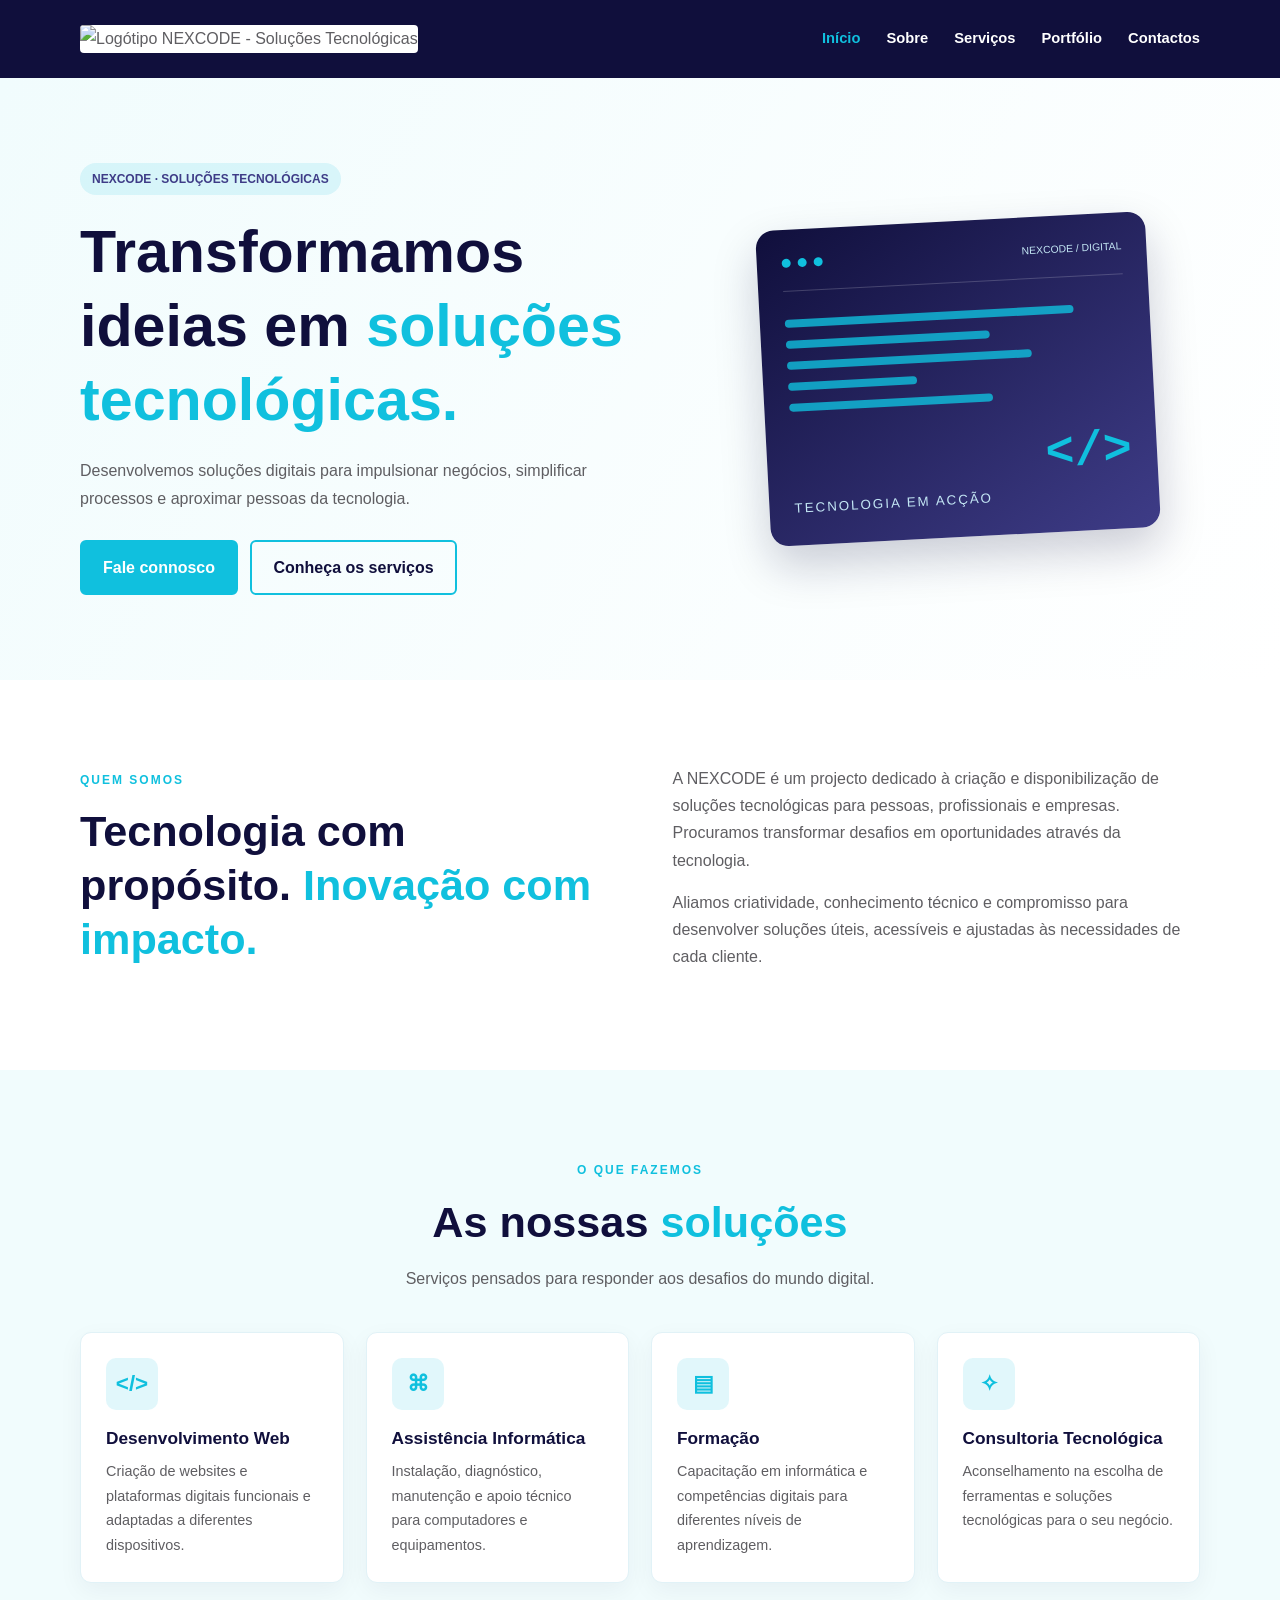
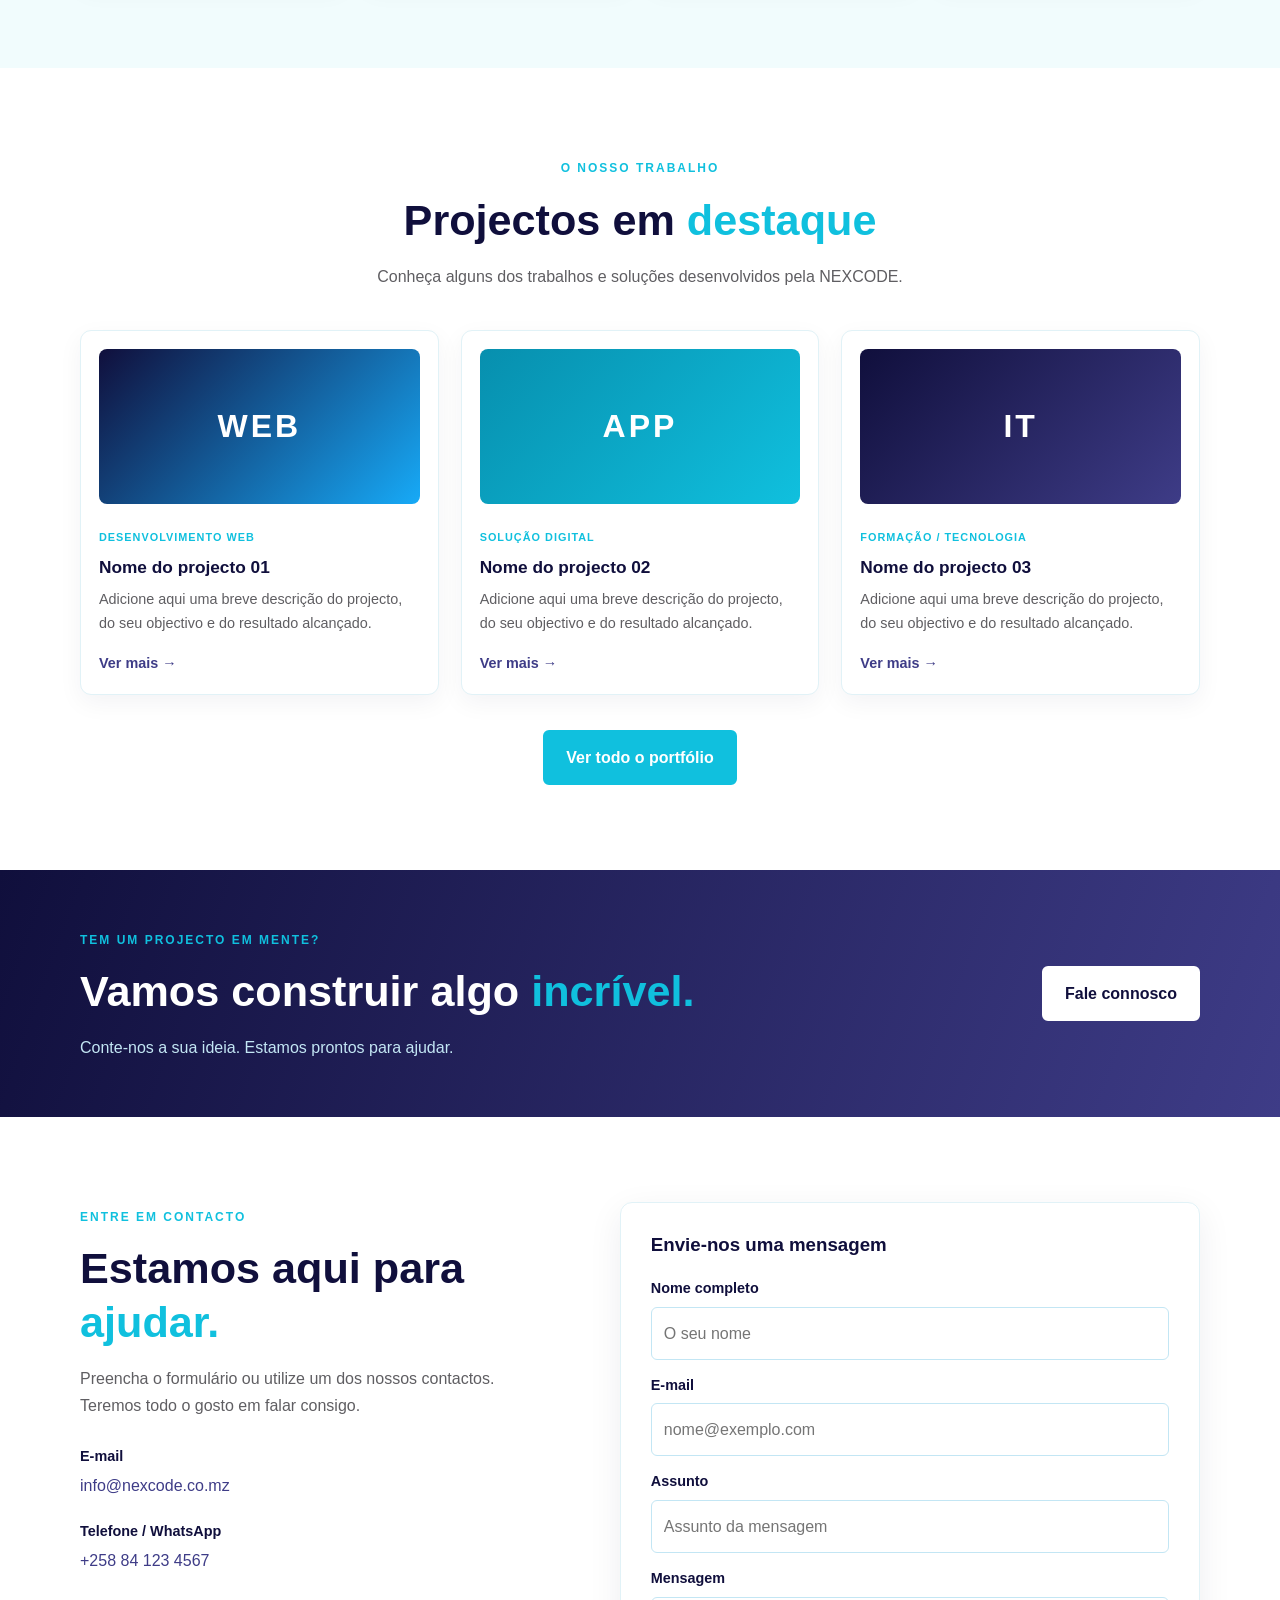
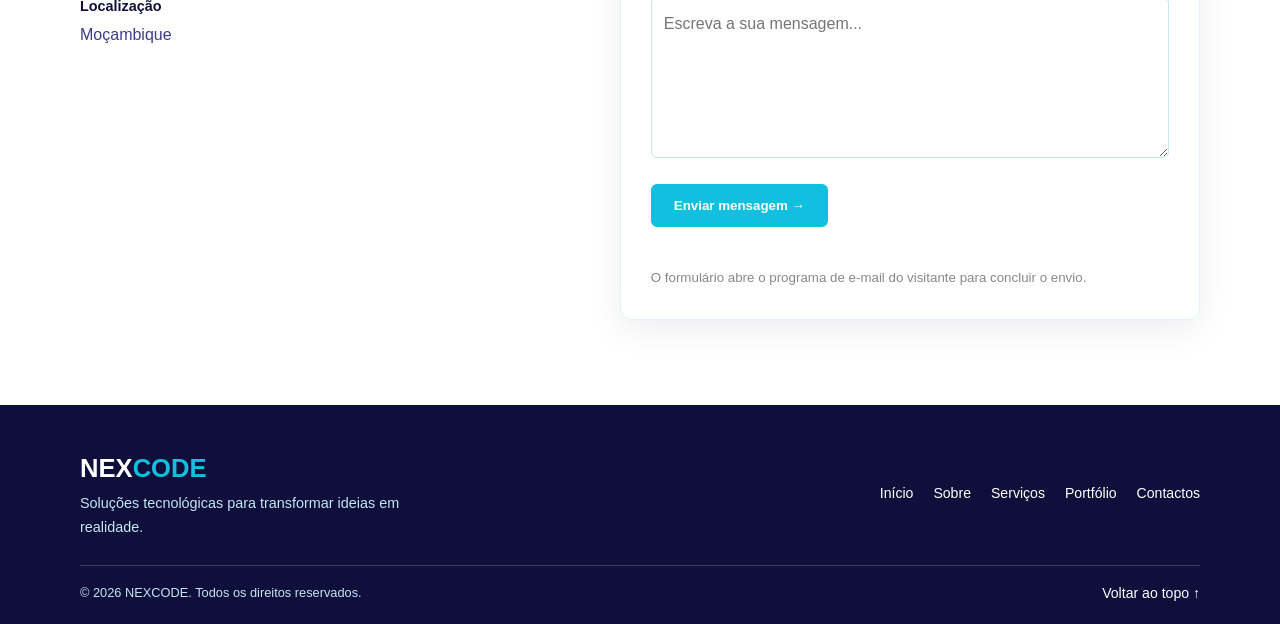
==== index.html @ 12095367 "Adicionando os ficheiros Estes sao os ficheiros que fazem parte da plataforma." ====
<!DOCTYPE html>
<html lang="pt">
<head>
  <meta charset="UTF-8">
  <meta name="viewport" content="width=device-width, initial-scale=1.0">
  <meta name="description" content="NEXCODE - Soluções Tecnológicas">
  <title>NEXCODE | Soluções Tecnológicas</title>
  <link rel="stylesheet" href="style.css">
  <script src="script.js" defer></script>
</head>
<body>
  <header class="cabecalho" id="inicio">
    <div class="container barra">
      <a href="index.html" class="marca">
        <img src="imagens/logo-nexcode.png" alt="Logótipo NEXCODE - Soluções Tecnológicas">
      </a>

      <button class="botao-menu" id="botao-menu" aria-label="Abrir menu" aria-expanded="false">☰</button>

      <nav class="menu" id="menu">
        <a href="index.html" class="activo">Início</a>
        <a href="#sobre">Sobre</a>
        <a href="#servicos">Serviços</a>
        <a href="#portfolio">Portfólio</a>
        <a href="#contactos">Contactos</a>
      </nav>
    </div>
  </header>

  <main>
    <section class="hero">
      <div class="container hero-grelha">
        <div>
          <span class="etiqueta">NEXCODE · SOLUÇÕES TECNOLÓGICAS</span>
          <h1>Transformamos ideias em <span>soluções tecnológicas.</span></h1>
          <p>Desenvolvemos soluções digitais para impulsionar negócios, simplificar processos e aproximar pessoas da tecnologia.</p>
          <a href="#contactos" class="botao">Fale connosco</a>
          <a href="#servicos" class="botao botao-secundario">Conheça os serviços</a>
        </div>

        <div class="ilustracao" aria-label="Ilustração tecnológica">
          <div class="janela-codigo">
            <div class="pontos"><i></i><i></i><i></i><span>NEXCODE / DIGITAL</span></div>
            <div class="linhas-codigo"><i></i><i></i><i></i><i></i><i></i></div>
            <strong>&lt;/&gt;</strong>
            <small>TECNOLOGIA EM ACÇÃO</small>
          </div>
        </div>
      </div>
    </section>

    <section class="secao" id="sobre">
      <div class="container duas-colunas">
        <div>
          <span class="sobretitulo">QUEM SOMOS</span>
          <h2>Tecnologia com propósito. <span>Inovação com impacto.</span></h2>
        </div>
        <div>
          <p>A NEXCODE é um projecto dedicado à criação e disponibilização de soluções tecnológicas para pessoas, profissionais e empresas. Procuramos transformar desafios em oportunidades através da tecnologia.</p>
          <p>Aliamos criatividade, conhecimento técnico e compromisso para desenvolver soluções úteis, acessíveis e ajustadas às necessidades de cada cliente.</p>
        </div>
      </div>
    </section>

    <section class="secao fundo-claro" id="servicos">
      <div class="container">
        <div class="titulo-centro">
          <span class="sobretitulo">O QUE FAZEMOS</span>
          <h2>As nossas <span>soluções</span></h2>
          <p>Serviços pensados para responder aos desafios do mundo digital.</p>
        </div>

        <div class="grelha-cartoes">
          <article class="cartao">
            <div class="icone">&lt;/&gt;</div>
            <h3>Desenvolvimento Web</h3>
            <p>Criação de websites e plataformas digitais funcionais e adaptadas a diferentes dispositivos.</p>
          </article>
          <article class="cartao">
            <div class="icone">⌘</div>
            <h3>Assistência Informática</h3>
            <p>Instalação, diagnóstico, manutenção e apoio técnico para computadores e equipamentos.</p>
          </article>
          <article class="cartao">
            <div class="icone">▤</div>
            <h3>Formação</h3>
            <p>Capacitação em informática e competências digitais para diferentes níveis de aprendizagem.</p>
          </article>
          <article class="cartao">
            <div class="icone">✧</div>
            <h3>Consultoria Tecnológica</h3>
            <p>Aconselhamento na escolha de ferramentas e soluções tecnológicas para o seu negócio.</p>
          </article>
        </div>
      </div>
    </section>

    <section class="secao" id="portfolio">
      <div class="container">
        <div class="titulo-centro">
          <span class="sobretitulo">O NOSSO TRABALHO</span>
          <h2>Projectos em <span>destaque</span></h2>
          <p>Conheça alguns dos trabalhos e soluções desenvolvidos pela NEXCODE.</p>
        </div>

        <div class="grelha-cartoes portfolio-destaque">
          <article class="cartao projecto">
            <div class="imagem-projecto projecto-azul"><span>WEB</span></div>
            <span class="categoria">DESENVOLVIMENTO WEB</span>
            <h3>Nome do projecto 01</h3>
            <p>Adicione aqui uma breve descrição do projecto, do seu objectivo e do resultado alcançado.</p>
            <a href="portfolio.html" class="link-cartao">Ver mais →</a>
          </article>
          <article class="cartao projecto">
            <div class="imagem-projecto projecto-turquesa"><span>APP</span></div>
            <span class="categoria">SOLUÇÃO DIGITAL</span>
            <h3>Nome do projecto 02</h3>
            <p>Adicione aqui uma breve descrição do projecto, do seu objectivo e do resultado alcançado.</p>
            <a href="portfolio.html" class="link-cartao">Ver mais →</a>
          </article>
          <article class="cartao projecto">
            <div class="imagem-projecto projecto-roxo"><span>IT</span></div>
            <span class="categoria">FORMAÇÃO / TECNOLOGIA</span>
            <h3>Nome do projecto 03</h3>
            <p>Adicione aqui uma breve descrição do projecto, do seu objectivo e do resultado alcançado.</p>
            <a href="portfolio.html" class="link-cartao">Ver mais →</a>
          </article>
        </div>
        <div class="centro">
          <a href="portfolio.html" class="botao">Ver todo o portfólio</a>
        </div>
      </div>
    </section>

    <section class="faixa">
      <div class="container faixa-conteudo">
        <div>
          <span class="sobretitulo">TEM UM PROJECTO EM MENTE?</span>
          <h2>Vamos construir algo <span>incrível.</span></h2>
          <p>Conte-nos a sua ideia. Estamos prontos para ajudar.</p>
        </div>
        <a href="#contactos" class="botao botao-branco">Fale connosco</a>
      </div>
    </section>

    <section class="secao" id="contactos">
      <div class="container contactos-grelha">
        <div>
          <span class="sobretitulo">ENTRE EM CONTACTO</span>
          <h2>Estamos aqui para <span>ajudar.</span></h2>
          <p>Preencha o formulário ou utilize um dos nossos contactos. Teremos todo o gosto em falar consigo.</p>
          <div class="contacto-item"><b>E-mail</b><a href="mailto:info@nexcode.co.mz">info@nexcode.co.mz</a></div>
          <div class="contacto-item"><b>Telefone / WhatsApp</b><a href="https://wa.me/258841234567" target="_blank" rel="noopener">+258 84 123 4567</a></div>
          <div class="contacto-item"><b>Localização</b><span>Moçambique</span></div>
        </div>

        <form class="formulario" id="formulario">
          <h3>Envie-nos uma mensagem</h3>
          <label for="nome">Nome completo</label>
          <input type="text" id="nome" name="nome" placeholder="O seu nome" required>

          <label for="email">E-mail</label>
          <input type="email" id="email" name="email" placeholder="nome@exemplo.com" required>

          <label for="assunto">Assunto</label>
          <input type="text" id="assunto" name="assunto" placeholder="Assunto da mensagem" required>

          <label for="mensagem">Mensagem</label>
          <textarea id="mensagem" name="mensagem" rows="5" placeholder="Escreva a sua mensagem..." required></textarea>

          <button type="submit" class="botao">Enviar mensagem →</button>
          <p id="aviso-formulario" class="aviso" aria-live="polite"></p>
          <small>O formulário abre o programa de e-mail do visitante para concluir o envio.</small>
        </form>
      </div>
    </section>
  </main>

  <footer class="rodape">
    <div class="container rodape-topo">
      <div>
        <a href="index.html" class="nome-rodape">NEX<span>CODE</span></a>
        <p>Soluções tecnológicas para transformar ideias em realidade.</p>
      </div>
      <div class="rodape-links">
        <a href="index.html">Início</a><a href="#sobre">Sobre</a>
        <a href="#servicos">Serviços</a><a href="portfolio.html">Portfólio</a>
        <a href="#contactos">Contactos</a>
      </div>
    </div>
    <div class="container rodape-fim">
      <p>© <span id="ano"></span> NEXCODE. Todos os direitos reservados.</p>
      <a href="#inicio">Voltar ao topo ↑</a>
    </div>
  </footer>
</body>
</html>
---- style.css ----
/* Cores principais retiradas do logótipo */
:root {
  --turquesa: #10C0DE;
  --azul: #17AAF7;
  --azul-escuro: #100F3C;
  --roxo: #3E3C87;
  --cinzento: #5F5E62;
  --azul-claro: #C3E6F4;
  --fundo: #F1FCFD;
}

* { box-sizing: border-box; margin: 0; padding: 0; }
html { scroll-behavior: smooth; scroll-padding-top: 85px; }
body { font-family: Arial, sans-serif; color: var(--cinzento); line-height: 1.7; }
h1, h2, h3 { font-family: Arial, sans-serif; line-height: 1.25; color: var(--azul-escuro); }
h2 { font-size: clamp(2rem, 4vw, 2.7rem); margin-bottom: 16px; }
h2 span, h1 span { color: var(--turquesa); }
a { color: inherit; text-decoration: none; }
.container { width: 90%; max-width: 1120px; margin: auto; }
.secao { padding: 85px 0; }
.sobretitulo { display: inline-block; color: var(--turquesa); font-size: .75rem; font-weight: bold; letter-spacing: 2px; margin-bottom: 14px; }

/* Cabeçalho */
.cabecalho { position: sticky; top: 0; z-index: 10; background: var(--azul-escuro); }
.barra { min-height: 78px; display: flex; align-items: center; justify-content: space-between; }
.marca img { width: 170px; height: 58px; object-fit: contain; background: white; border-radius: 4px; }
.menu { display: flex; gap: 26px; align-items: center; }
.menu a { color: white; font-size: .92rem; font-weight: bold; }
.menu a:hover, .menu a.activo { color: var(--turquesa); }
.botao-menu { display: none; color: white; border: 0; background: none; font-size: 1.8rem; cursor: pointer; }

/* Botões */
.botao { display: inline-block; background: var(--turquesa); color: white; padding: 12px 21px; border: 2px solid var(--turquesa); border-radius: 6px; font-weight: bold; cursor: pointer; transition: .2s; }
.botao:hover { background: var(--azul); border-color: var(--azul); transform: translateY(-2px); }
.botao-secundario { background: transparent; color: var(--azul-escuro); margin-left: 8px; }
.botao-secundario:hover { color: white; }

/* Apresentação */
.hero { padding: 85px 0; background: linear-gradient(120deg, var(--fundo), white); }
.hero-grelha { display: grid; grid-template-columns: 1.1fr .9fr; gap: 45px; align-items: center; }
.etiqueta { display: inline-block; padding: 6px 12px; margin-bottom: 20px; border-radius: 25px; background: #10C0DE20; color: var(--roxo); font-size: .75rem; font-weight: bold; }
.hero h1 { font-size: clamp(2.5rem, 5vw, 3.7rem); margin-bottom: 20px; }
.hero p { margin-bottom: 28px; max-width: 560px; }
.ilustracao { min-height: 340px; display: grid; place-items: center; position: relative; }
.janela-codigo { width: 90%; max-width: 390px; padding: 25px; border-radius: 18px; background: linear-gradient(145deg, var(--azul-escuro), var(--roxo)); box-shadow: 0 20px 45px #100F3C35; transform: rotate(-3deg); }
.pontos { display: flex; align-items: center; gap: 7px; padding-bottom: 18px; border-bottom: 1px solid #ffffff30; }
.pontos i { width: 9px; height: 9px; border-radius: 50%; background: var(--turquesa); }
.pontos span { margin-left: auto; color: var(--azul-claro); font-size: .65rem; }
.linhas-codigo { display: grid; gap: 13px; margin: 28px 0; }
.linhas-codigo i { display: block; width: 85%; height: 8px; border-radius: 8px; background: var(--turquesa); opacity: .8; }
.linhas-codigo i:nth-child(2), .linhas-codigo i:nth-child(5) { width: 60%; }
.linhas-codigo i:nth-child(3) { width: 72%; }
.linhas-codigo i:nth-child(4) { width: 38%; }
.janela-codigo strong { display: block; text-align: right; color: var(--turquesa); font: bold 3rem monospace; }
.janela-codigo small { color: var(--azul-claro); letter-spacing: 2px; }

/* Sobre e títulos */
.duas-colunas { display: grid; grid-template-columns: 1fr 1fr; gap: 65px; }
.duas-colunas p { margin-bottom: 15px; }
.fundo-claro { background: var(--fundo); }
.titulo-centro { max-width: 650px; text-align: center; margin: 0 auto 40px; }
.titulo-centro p { margin-top: 8px; }

/* Cartões de serviços e portfólio */
.grelha-cartoes { display: grid; grid-template-columns: repeat(3, 1fr); gap: 22px; }
#servicos .grelha-cartoes { grid-template-columns: repeat(4, 1fr); }
.cartao { padding: 25px; background: white; border: 1px solid #E1F2F7; border-radius: 11px; box-shadow: 0 8px 25px #100F3C0D; transition: .2s; }
.cartao:hover { transform: translateY(-5px); box-shadow: 0 14px 30px #100F3C18; }
.icone { width: 52px; height: 52px; display: grid; place-items: center; margin-bottom: 18px; border-radius: 10px; background: #10C0DE20; color: var(--turquesa); font-size: 1.4rem; font-weight: bold; }
.cartao h3 { font-size: 1.08rem; margin-bottom: 10px; }
.cartao p { font-size: .9rem; }
.projecto { padding: 18px; }
.imagem-projecto { height: 155px; display: grid; place-items: center; margin-bottom: 18px; border-radius: 8px; color: white; font-size: 2rem; font-weight: bold; letter-spacing: 3px; }
.projecto-azul { background: linear-gradient(135deg, var(--azul-escuro), var(--azul)); }
.projecto-turquesa { background: linear-gradient(135deg, #078FAE, var(--turquesa)); }
.projecto-roxo { background: linear-gradient(135deg, var(--azul-escuro), var(--roxo)); }
.categoria { color: var(--turquesa); font-size: .68rem; font-weight: bold; letter-spacing: 1px; }
.projecto h3 { margin: 8px 0; }
.link-cartao { display: inline-block; margin-top: 15px; color: var(--roxo); font-weight: bold; font-size: .9rem; }
.link-cartao:hover { color: var(--turquesa); }
.centro { text-align: center; margin-top: 35px; }

/* Faixa de chamada */
.faixa { padding: 55px 0; background: linear-gradient(110deg, var(--azul-escuro), var(--roxo)); color: white; }
.faixa-conteudo { display: flex; align-items: center; justify-content: space-between; gap: 25px; }
.faixa h2 { color: white; }
.faixa h2 span { color: var(--turquesa); }
.faixa p { color: var(--azul-claro); }
.botao-branco { background: white; border-color: white; color: var(--azul-escuro); white-space: nowrap; }
.botao-branco:hover { color: white; }

/* Página de portfólio */
.pagina-topo { padding: 75px 0; background: linear-gradient(120deg, var(--fundo), white); text-align: center; }
.pagina-topo h1 { font-size: clamp(2.3rem, 5vw, 3.4rem); margin-bottom: 12px; }
.pagina-topo p { max-width: 650px; margin: auto; }
.voltar { margin-top: 50px; }

/* Contactos */
.contactos-grelha { display: grid; grid-template-columns: .9fr 1.1fr; gap: 65px; align-items: start; }
.contactos-grelha > div > p { margin-bottom: 25px; }
.contacto-item { display: grid; gap: 3px; margin: 20px 0; }
.contacto-item b { color: var(--azul-escuro); font-size: .9rem; }
.contacto-item a, .contacto-item span { color: var(--roxo); }
.formulario { padding: 30px; border: 1px solid #E1F2F7; border-radius: 12px; box-shadow: 0 10px 35px #100F3C12; }
.formulario h3 { margin-bottom: 20px; }
.formulario label { display: block; margin: 13px 0 6px; color: var(--azul-escuro); font-size: .9rem; font-weight: bold; }
.formulario input, .formulario textarea { width: 100%; padding: 12px; border: 1px solid var(--azul-claro); border-radius: 6px; font: inherit; outline: none; }
.formulario input:focus, .formulario textarea:focus { border-color: var(--turquesa); box-shadow: 0 0 0 3px #10C0DE20; }
.formulario textarea { resize: vertical; }
.formulario button { margin-top: 17px; }
.formulario small { display: block; margin-top: 10px; color: #888; }
.aviso { min-height: 22px; margin-top: 8px; color: #167A54; font-size: .85rem; }

/* Rodapé */
.rodape { padding: 42px 0 18px; background: var(--azul-escuro); color: var(--azul-claro); }
.rodape-topo, .rodape-fim { display: flex; justify-content: space-between; gap: 25px; }
.nome-rodape { color: white; font-size: 1.6rem; font-weight: bold; }
.nome-rodape span { color: var(--turquesa); }
.rodape-topo p { max-width: 350px; font-size: .9rem; }
.rodape-links { display: flex; flex-wrap: wrap; align-items: center; gap: 20px; }
.rodape-links a, .rodape-fim a { color: white; font-size: .88rem; }
.rodape-links a:hover, .rodape-fim a:hover { color: var(--turquesa); }
.rodape-fim { margin-top: 25px; padding-top: 16px; border-top: 1px solid #ffffff30; font-size: .8rem; }

/* Ecrãs pequenos */
@media (max-width: 850px) {
  .hero-grelha, .duas-colunas, .contactos-grelha { grid-template-columns: 1fr; }
  #servicos .grelha-cartoes { grid-template-columns: repeat(2, 1fr); }
  .contactos-grelha, .duas-colunas { gap: 30px; }
}
@media (max-width: 650px) {
  .barra { min-height: 70px; }
  .marca img { width: 145px; height: 50px; }
  .botao-menu { display: block; }
  .menu { display: none; position: absolute; top: 70px; left: 0; right: 0; padding: 20px 5%; background: var(--azul-escuro); flex-direction: column; align-items: flex-start; }
  .menu.aberto { display: flex; }
  .hero { padding: 60px 0; }
  .hero-grelha { gap: 20px; }
  .hero h1 { font-size: 2.5rem; }
  .secao { padding: 60px 0; }
  .grelha-cartoes, #servicos .grelha-cartoes { grid-template-columns: 1fr; }
  .faixa-conteudo, .rodape-topo, .rodape-fim { flex-direction: column; align-items: flex-start; }
  .botao-secundario { margin: 12px 0 0; }
  .formulario { padding: 22px; }
}
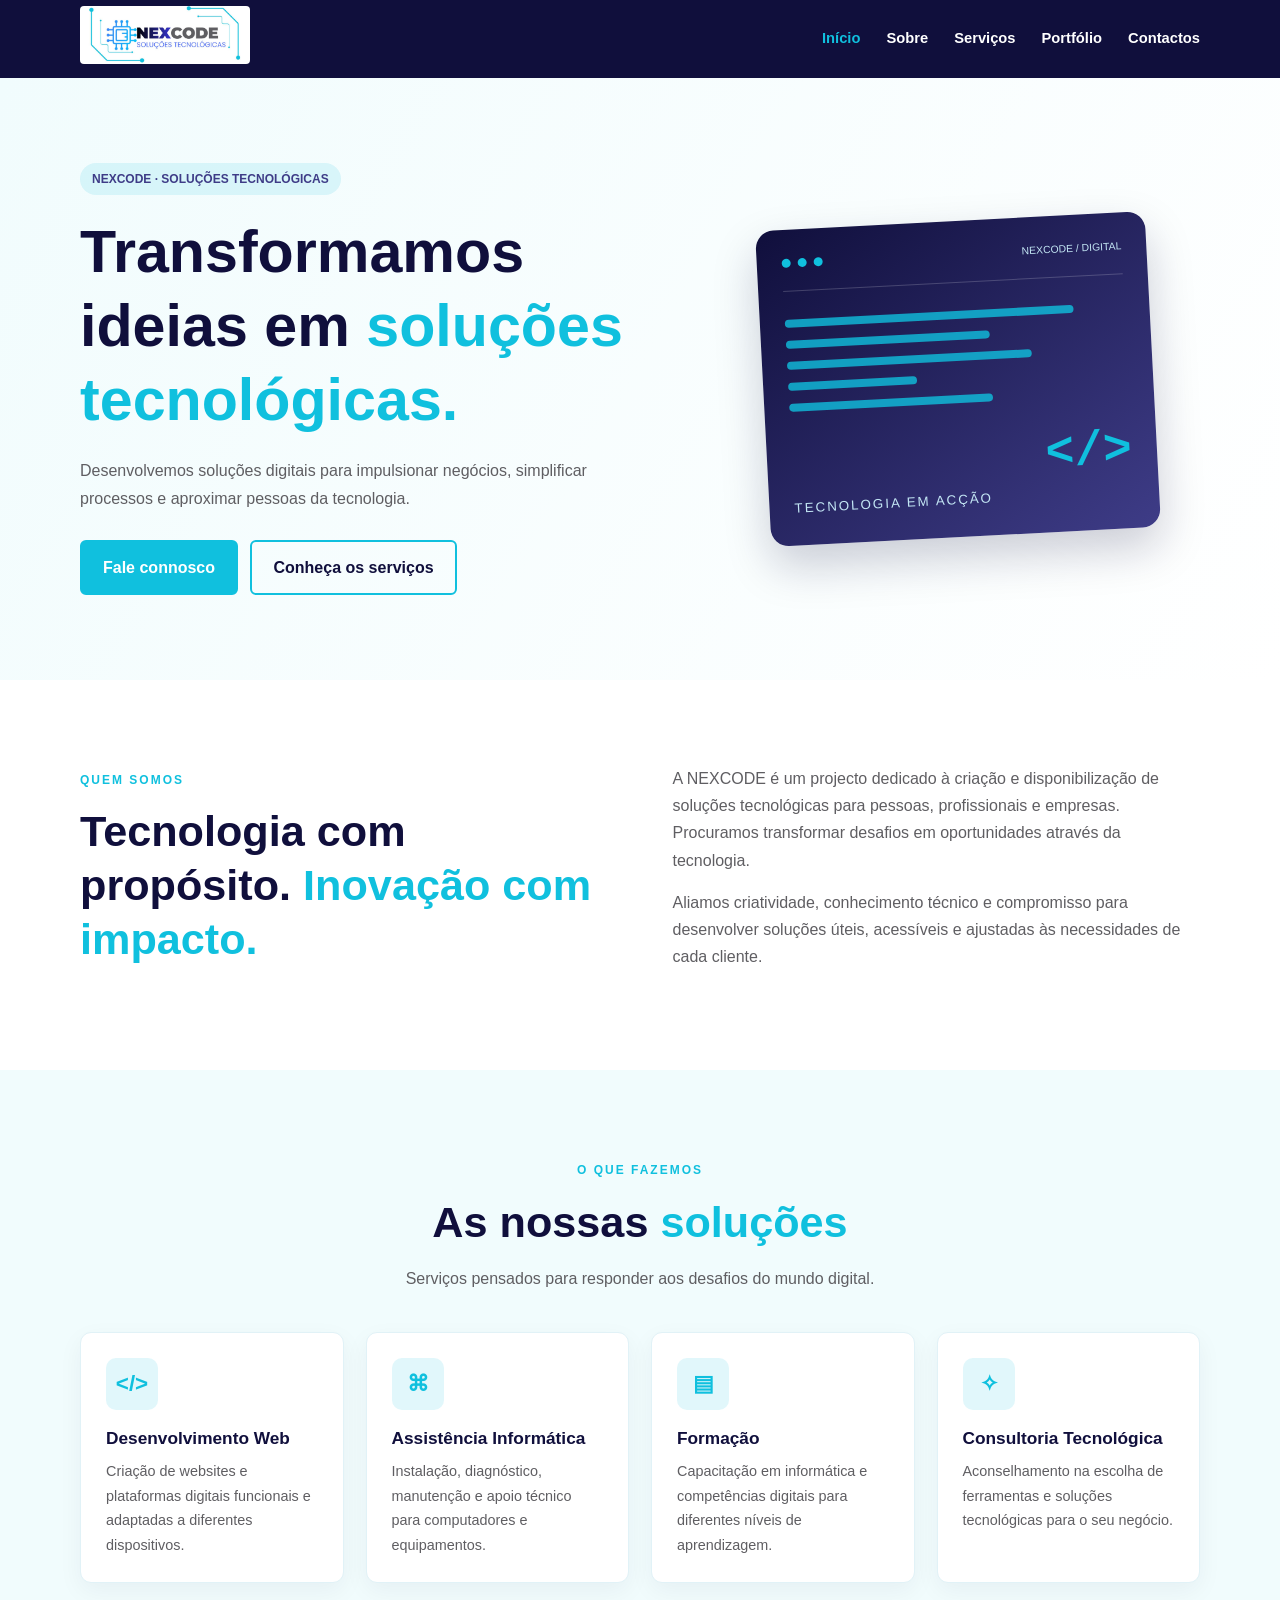
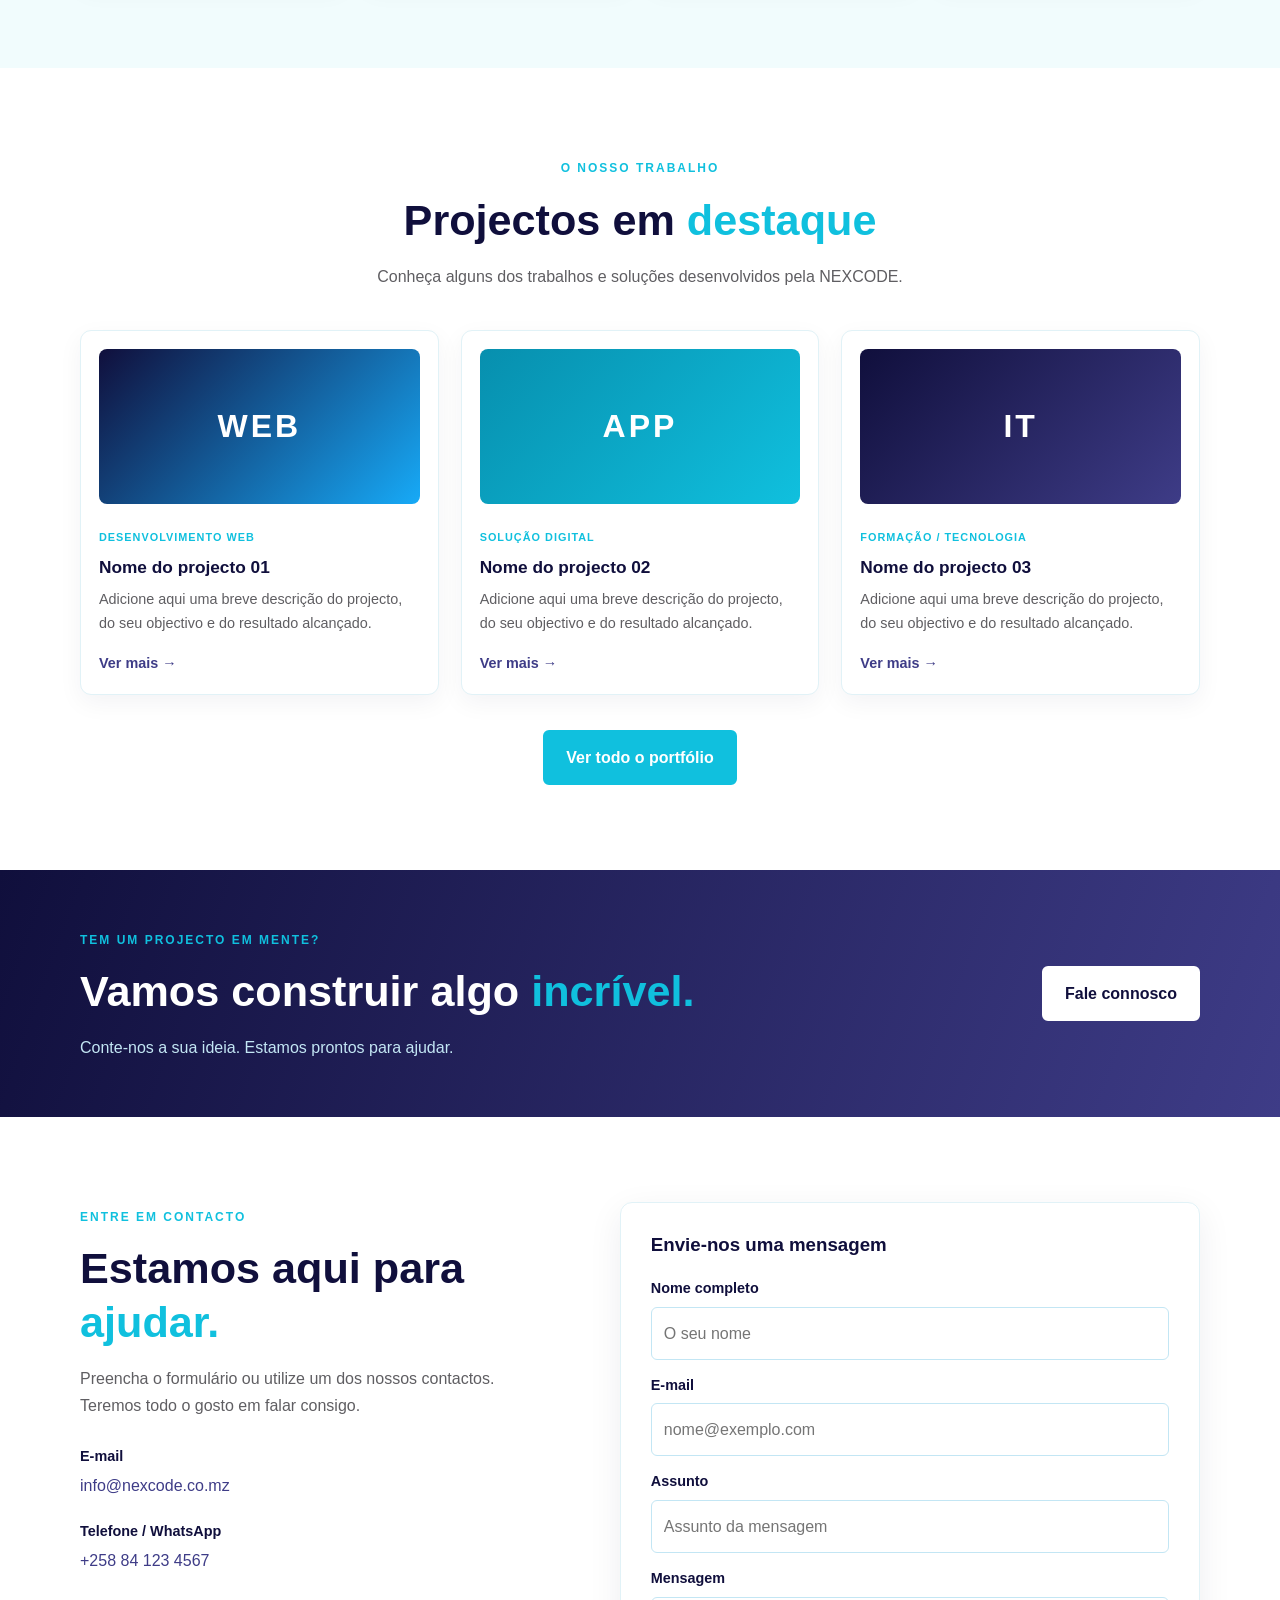
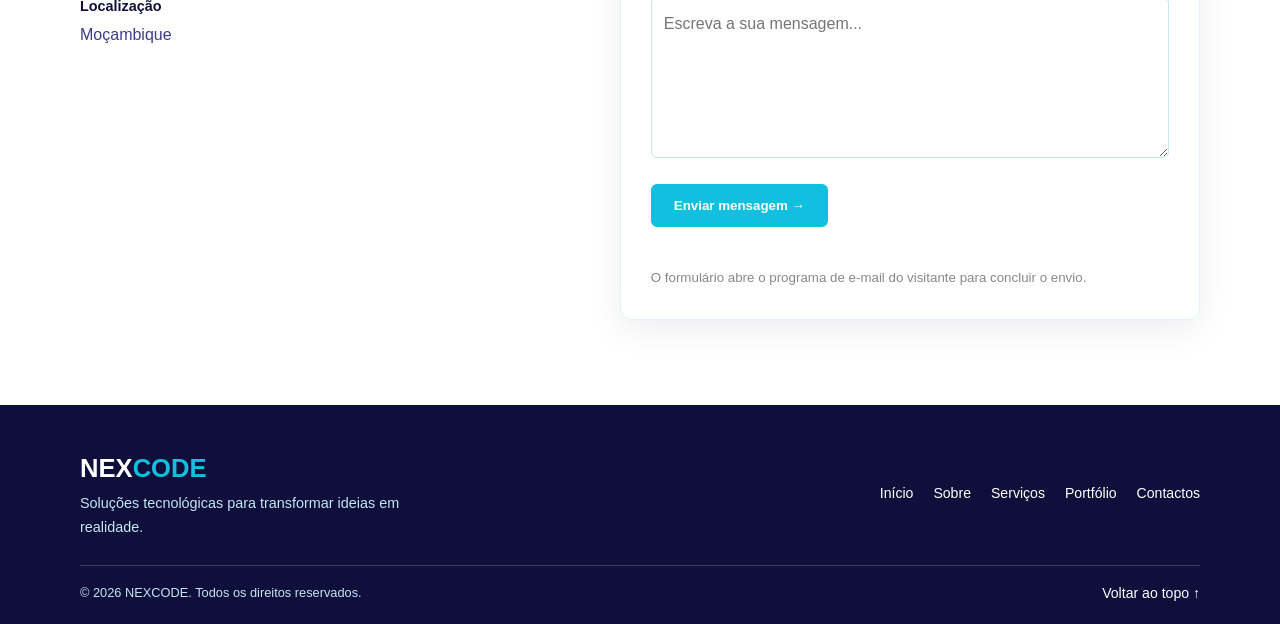
==== commit ddd51dfc: "Update index.html" ====
--- a/index.html
+++ b/index.html
@@ -12,7 +12,7 @@
   <header class="cabecalho" id="inicio">
     <div class="container barra">
       <a href="index.html" class="marca">
-        <img src="imagens/logo-nexcode.png" alt="Logótipo NEXCODE - Soluções Tecnológicas">
+        <img src="logo-nexcode.png" alt="Logótipo NEXCODE - Soluções Tecnológicas">
       </a>
 
       <button class="botao-menu" id="botao-menu" aria-label="Abrir menu" aria-expanded="false">☰</button>
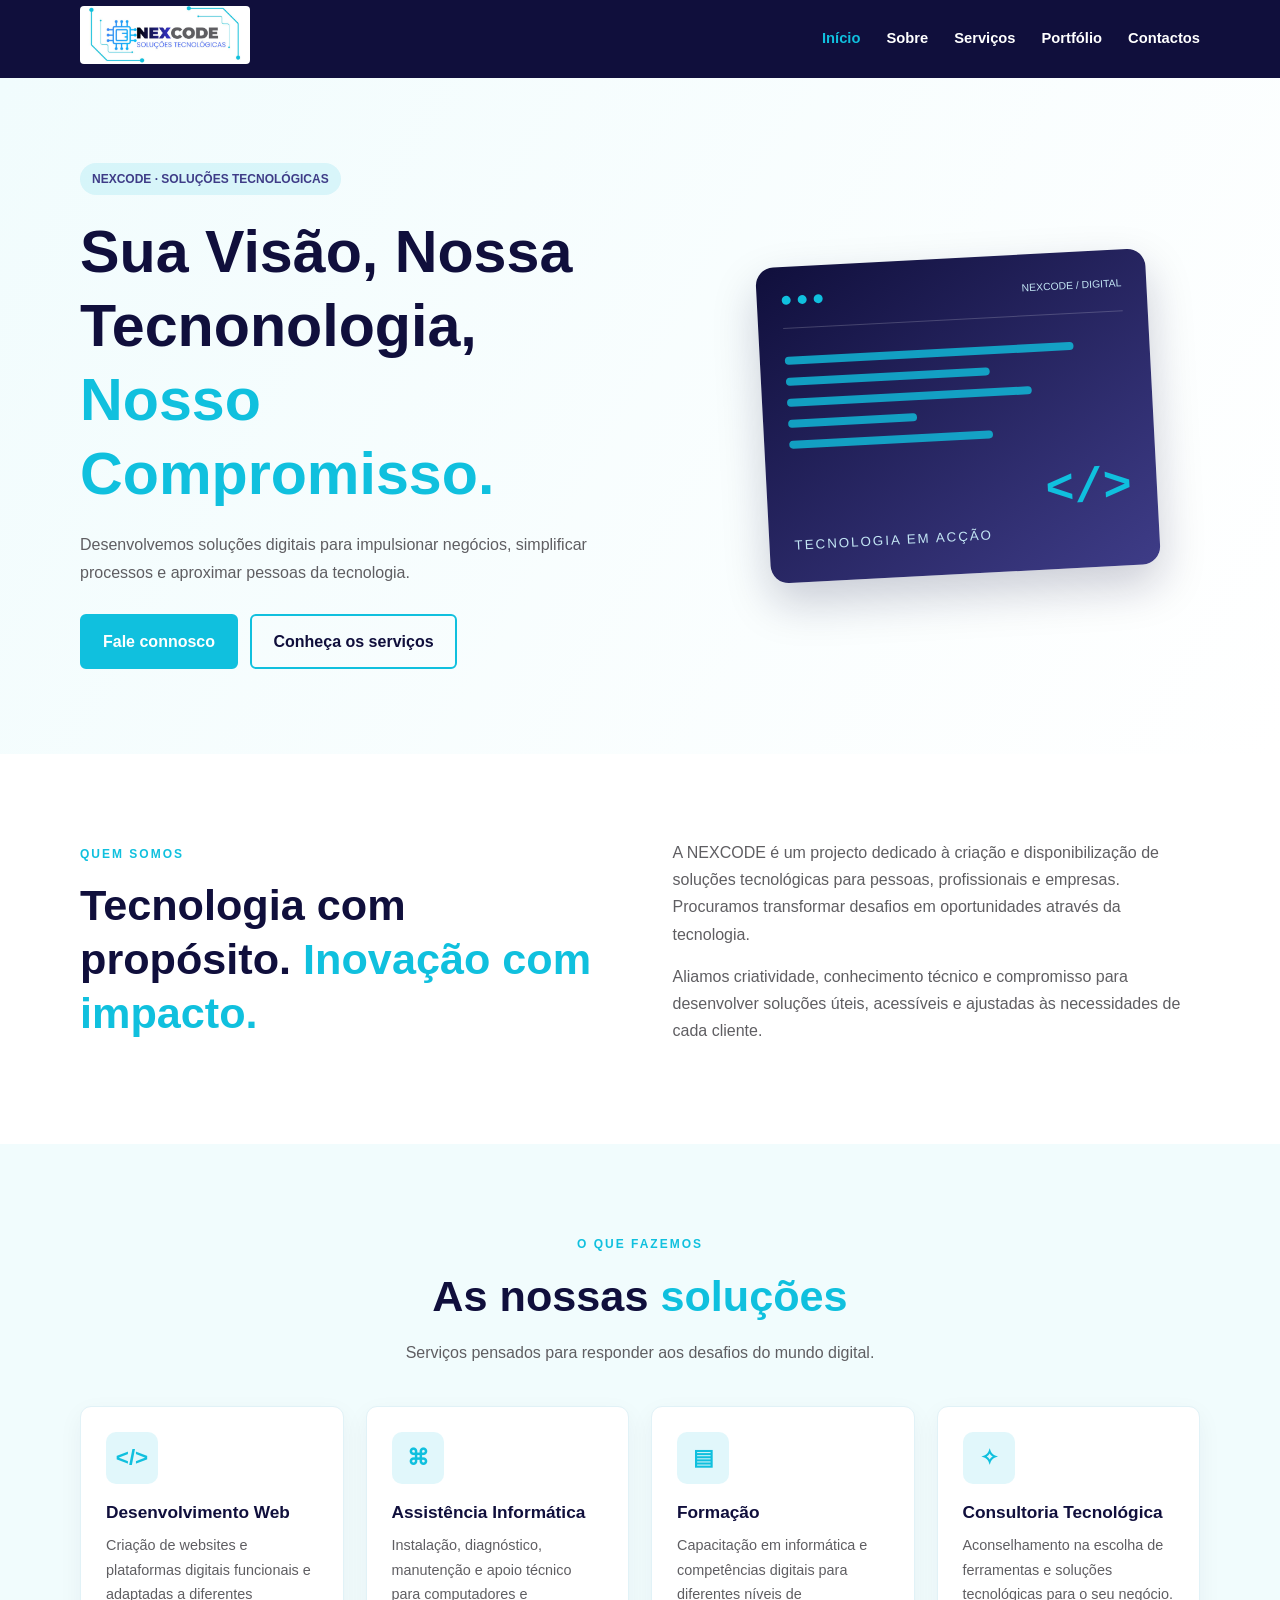
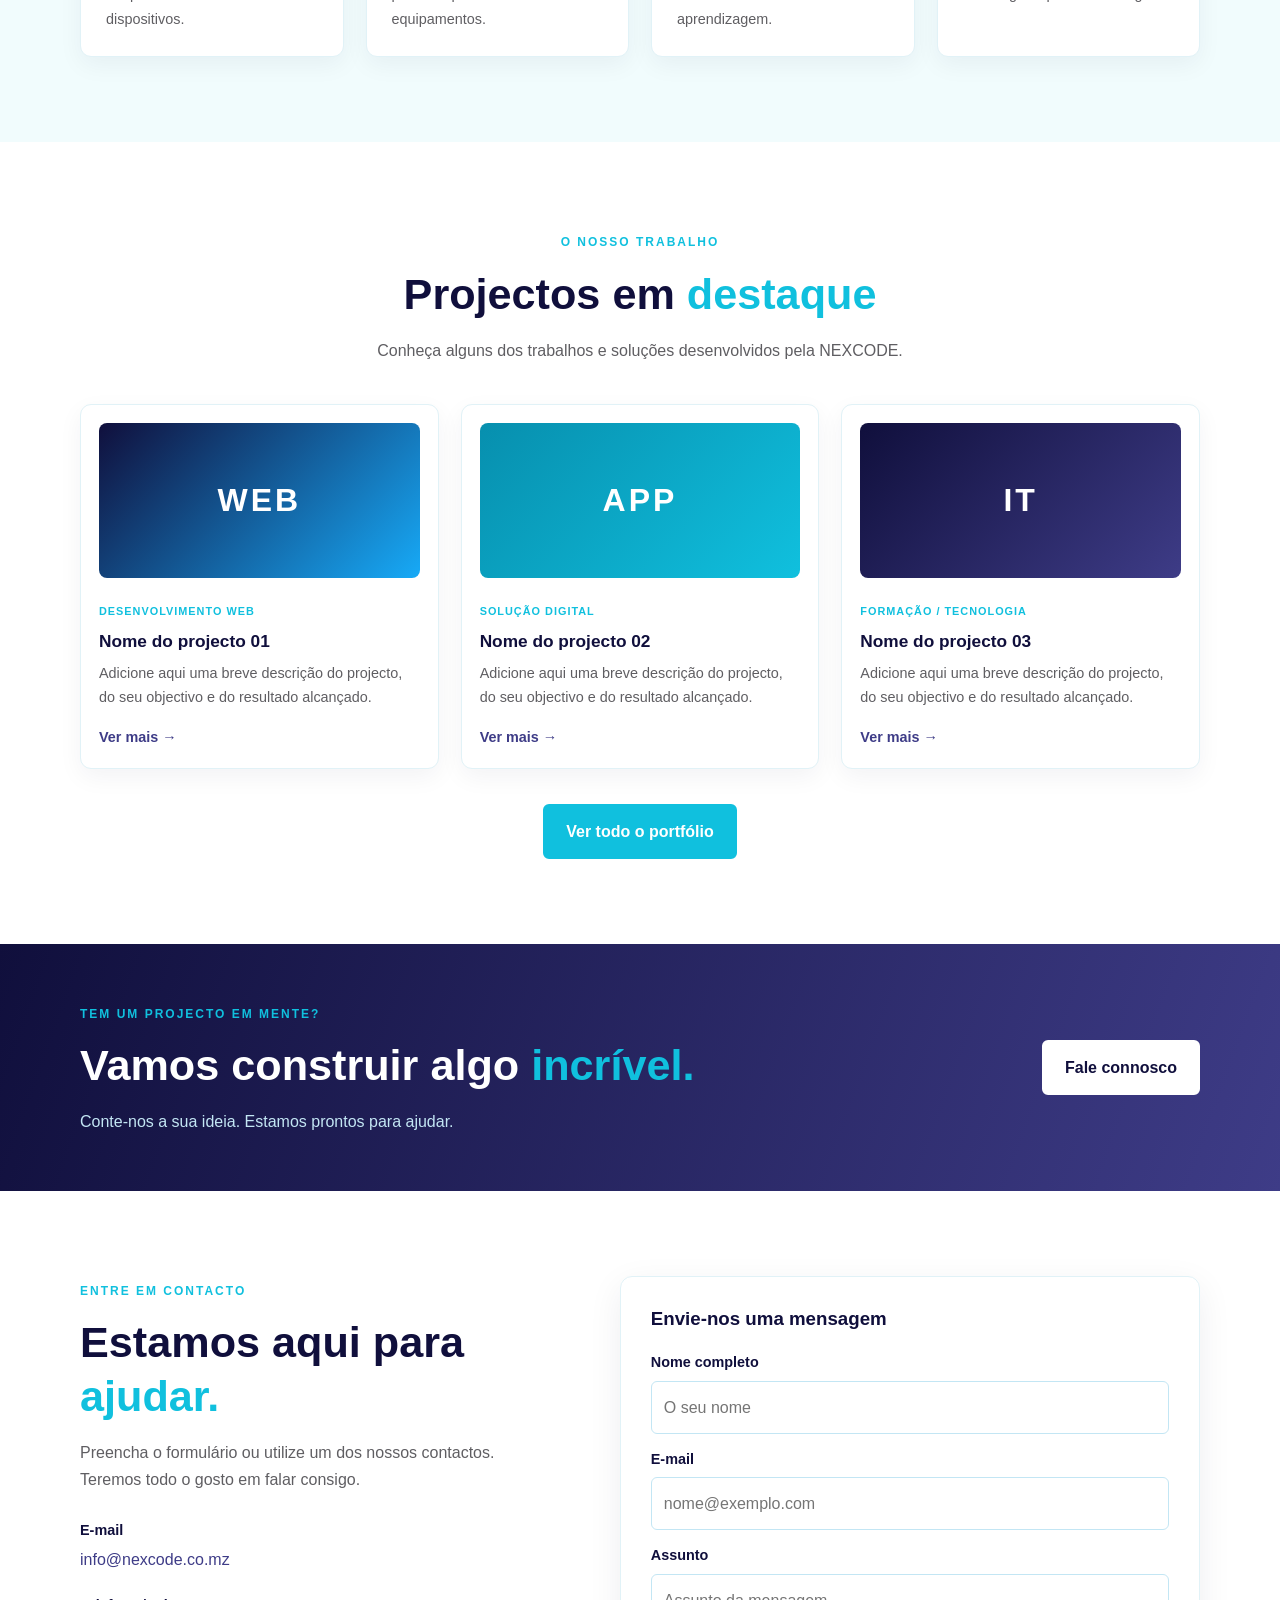
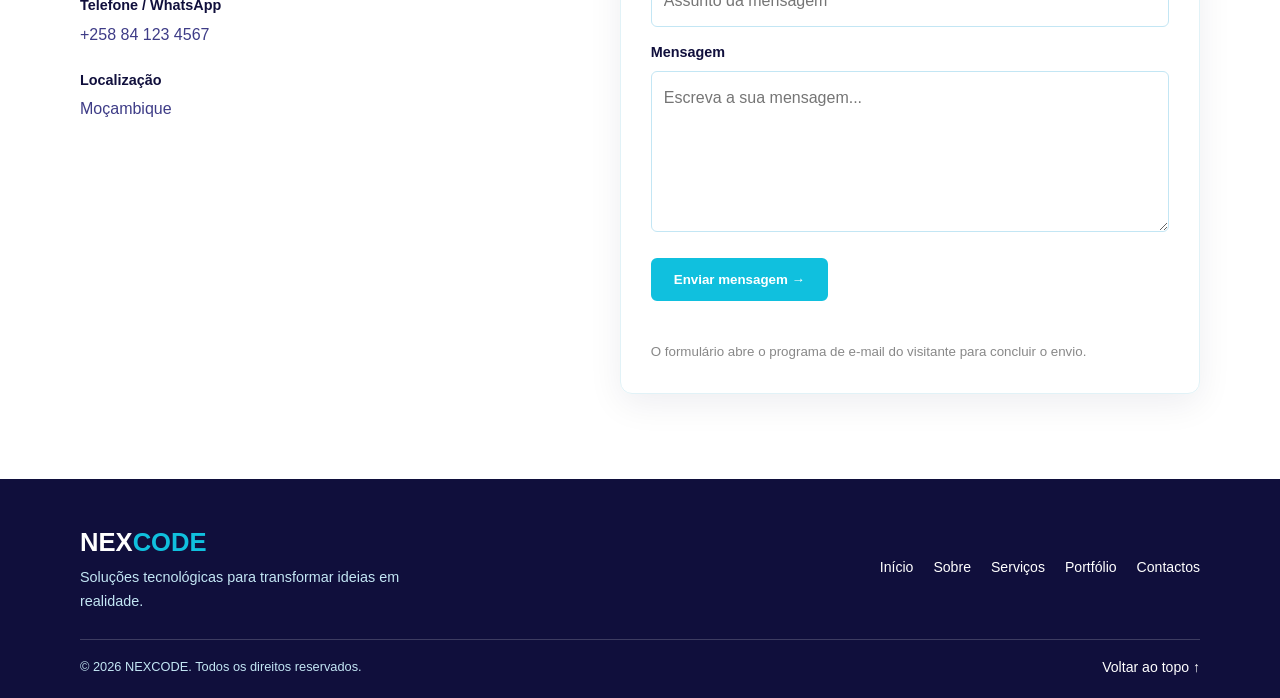
==== commit e99ec164: "Update index.html" ====
--- a/index.html
+++ b/index.html
@@ -32,7 +32,7 @@
       <div class="container hero-grelha">
         <div>
           <span class="etiqueta">NEXCODE · SOLUÇÕES TECNOLÓGICAS</span>
-          <h1>Transformamos ideias em <span>soluções tecnológicas.</span></h1>
+          <h1>Sua Visão, Nossa Tecnonologia, <span> Nosso Compromisso.</span></h1>
           <p>Desenvolvemos soluções digitais para impulsionar negócios, simplificar processos e aproximar pessoas da tecnologia.</p>
           <a href="#contactos" class="botao">Fale connosco</a>
           <a href="#servicos" class="botao botao-secundario">Conheça os serviços</a>
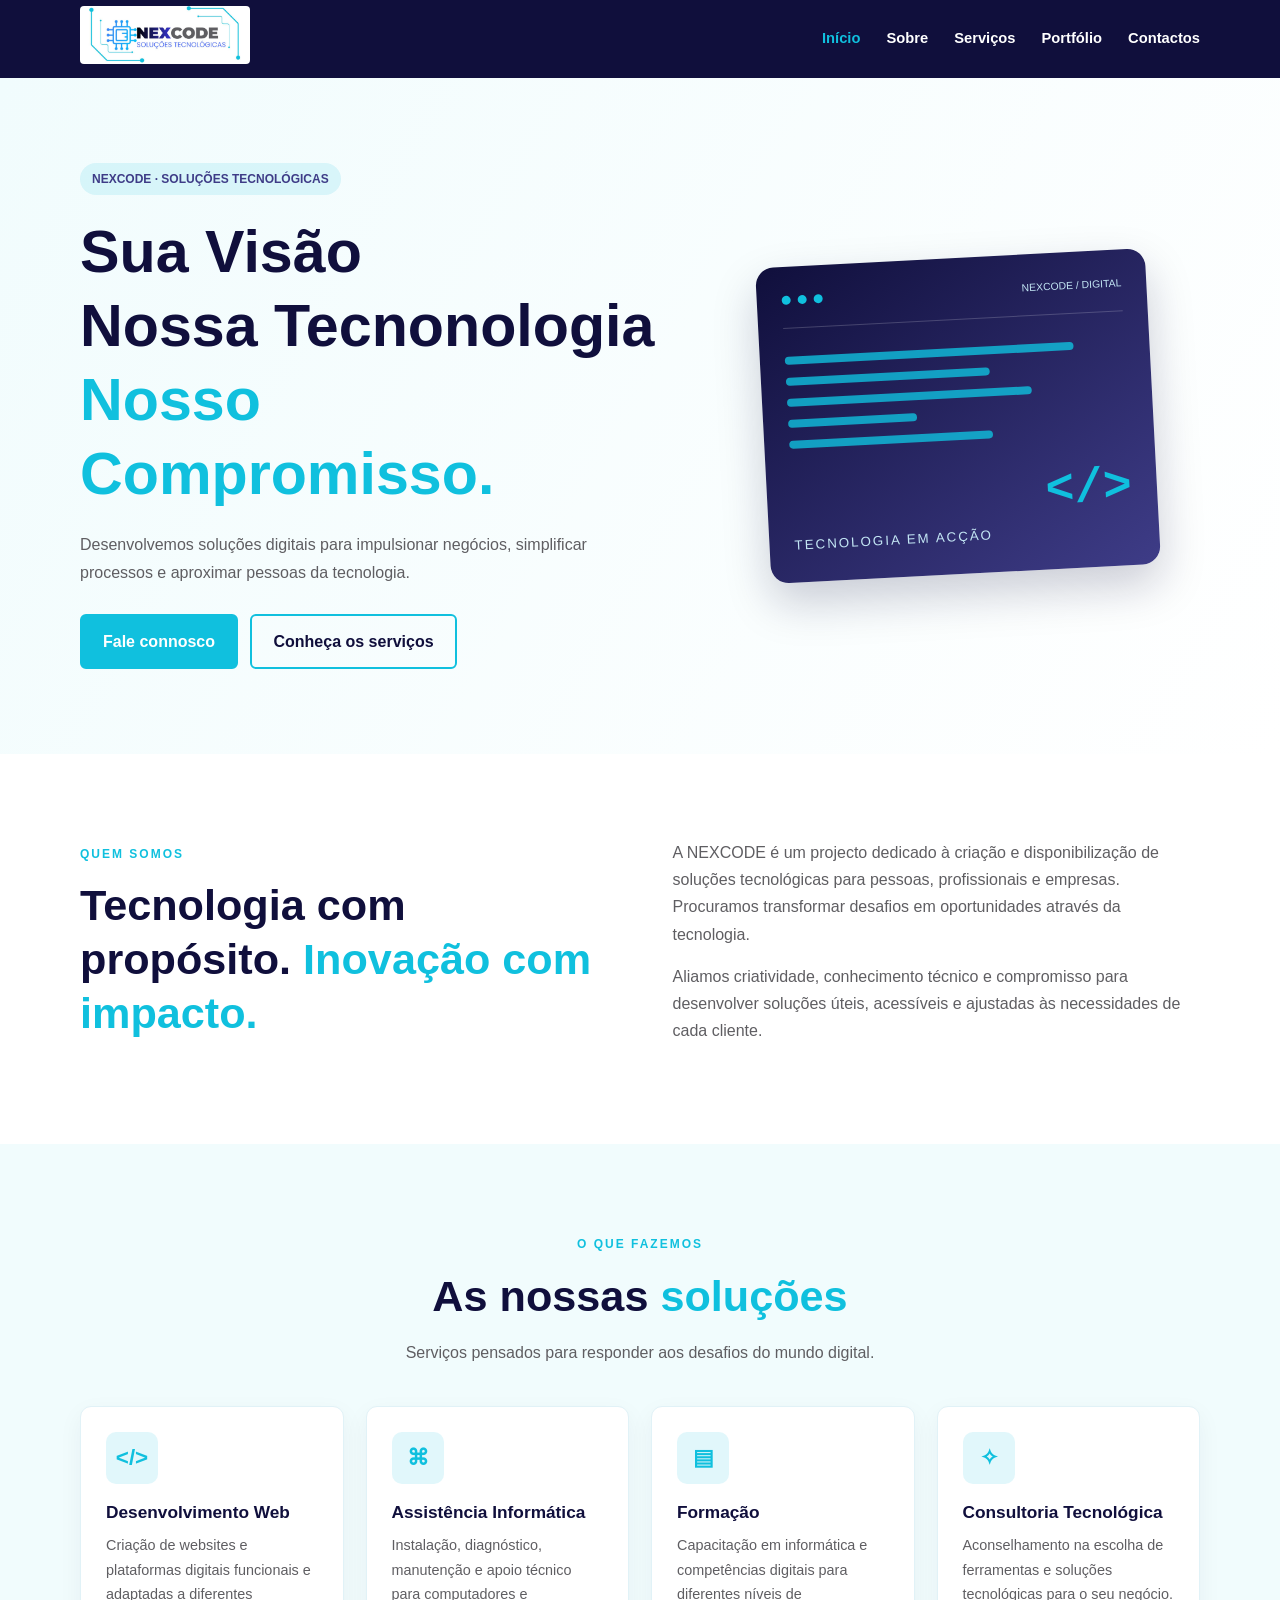
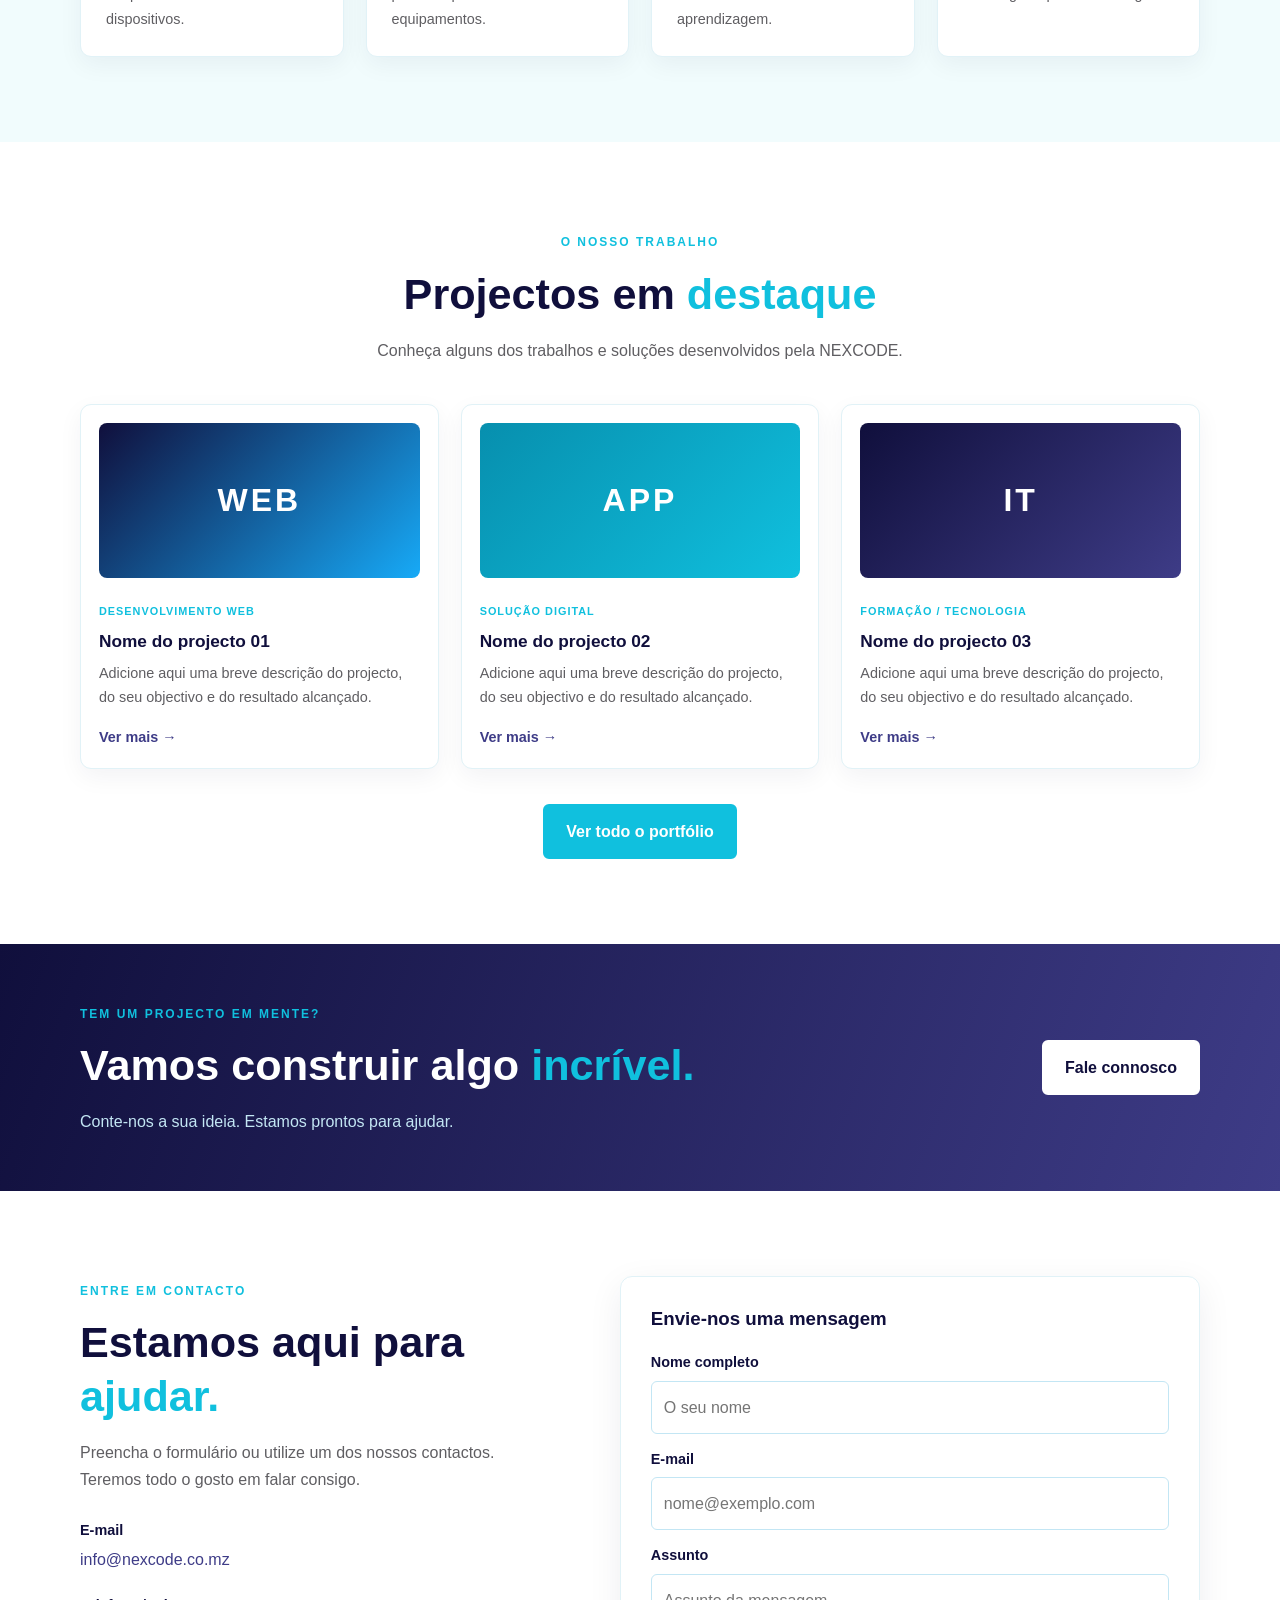
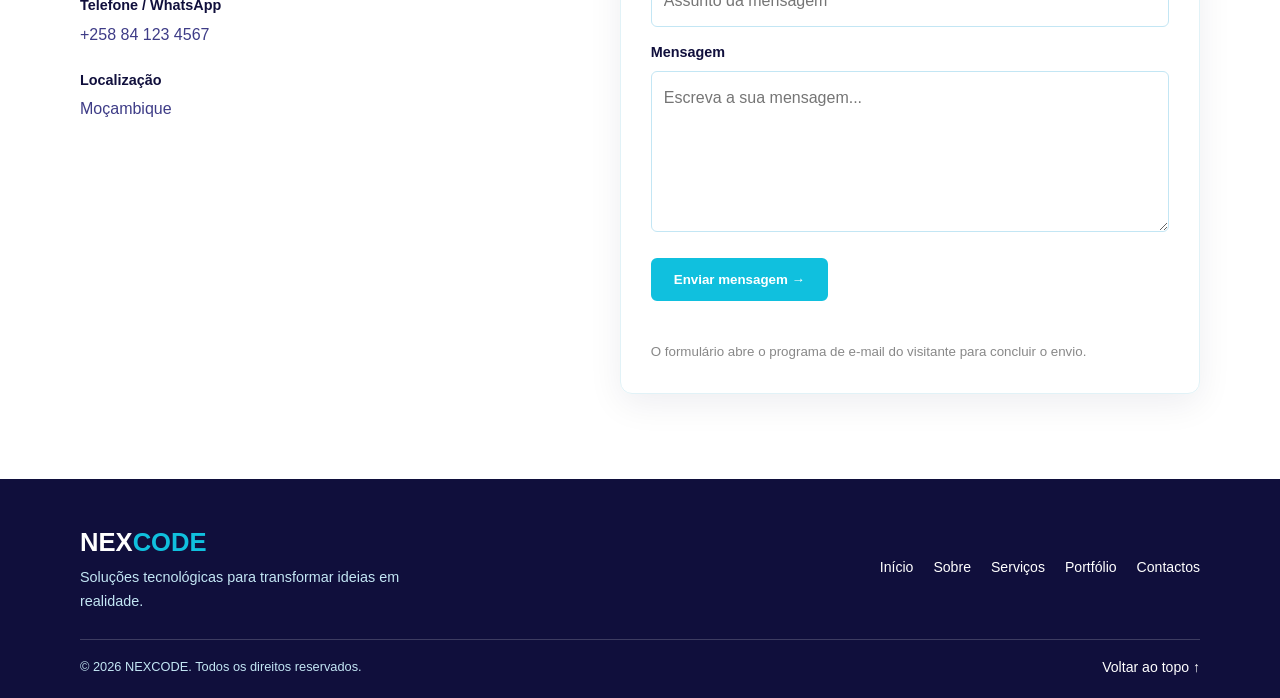
==== commit f145b3ca: "Update hero section and footer links in index.html" ====
--- a/index.html
+++ b/index.html
@@ -32,7 +32,7 @@
       <div class="container hero-grelha">
         <div>
           <span class="etiqueta">NEXCODE · SOLUÇÕES TECNOLÓGICAS</span>
-          <h1>Sua Visão, Nossa Tecnonologia, <span> Nosso Compromisso.</span></h1>
+          <h1>Sua Visão<br> Nossa Tecnonologia<br> <span> Nosso Compromisso.</span></h1>
           <p>Desenvolvemos soluções digitais para impulsionar negócios, simplificar processos e aproximar pessoas da tecnologia.</p>
           <a href="#contactos" class="botao">Fale connosco</a>
           <a href="#servicos" class="botao botao-secundario">Conheça os serviços</a>
@@ -190,7 +190,7 @@
     </div>
     <div class="container rodape-fim">
       <p>© <span id="ano"></span> NEXCODE. Todos os direitos reservados.</p>
-      <a href="#inicio">Voltar ao topo ↑</a>
+      <a href=".cabecalho">Voltar ao topo ↑</a>
     </div>
   </footer>
 </body>
